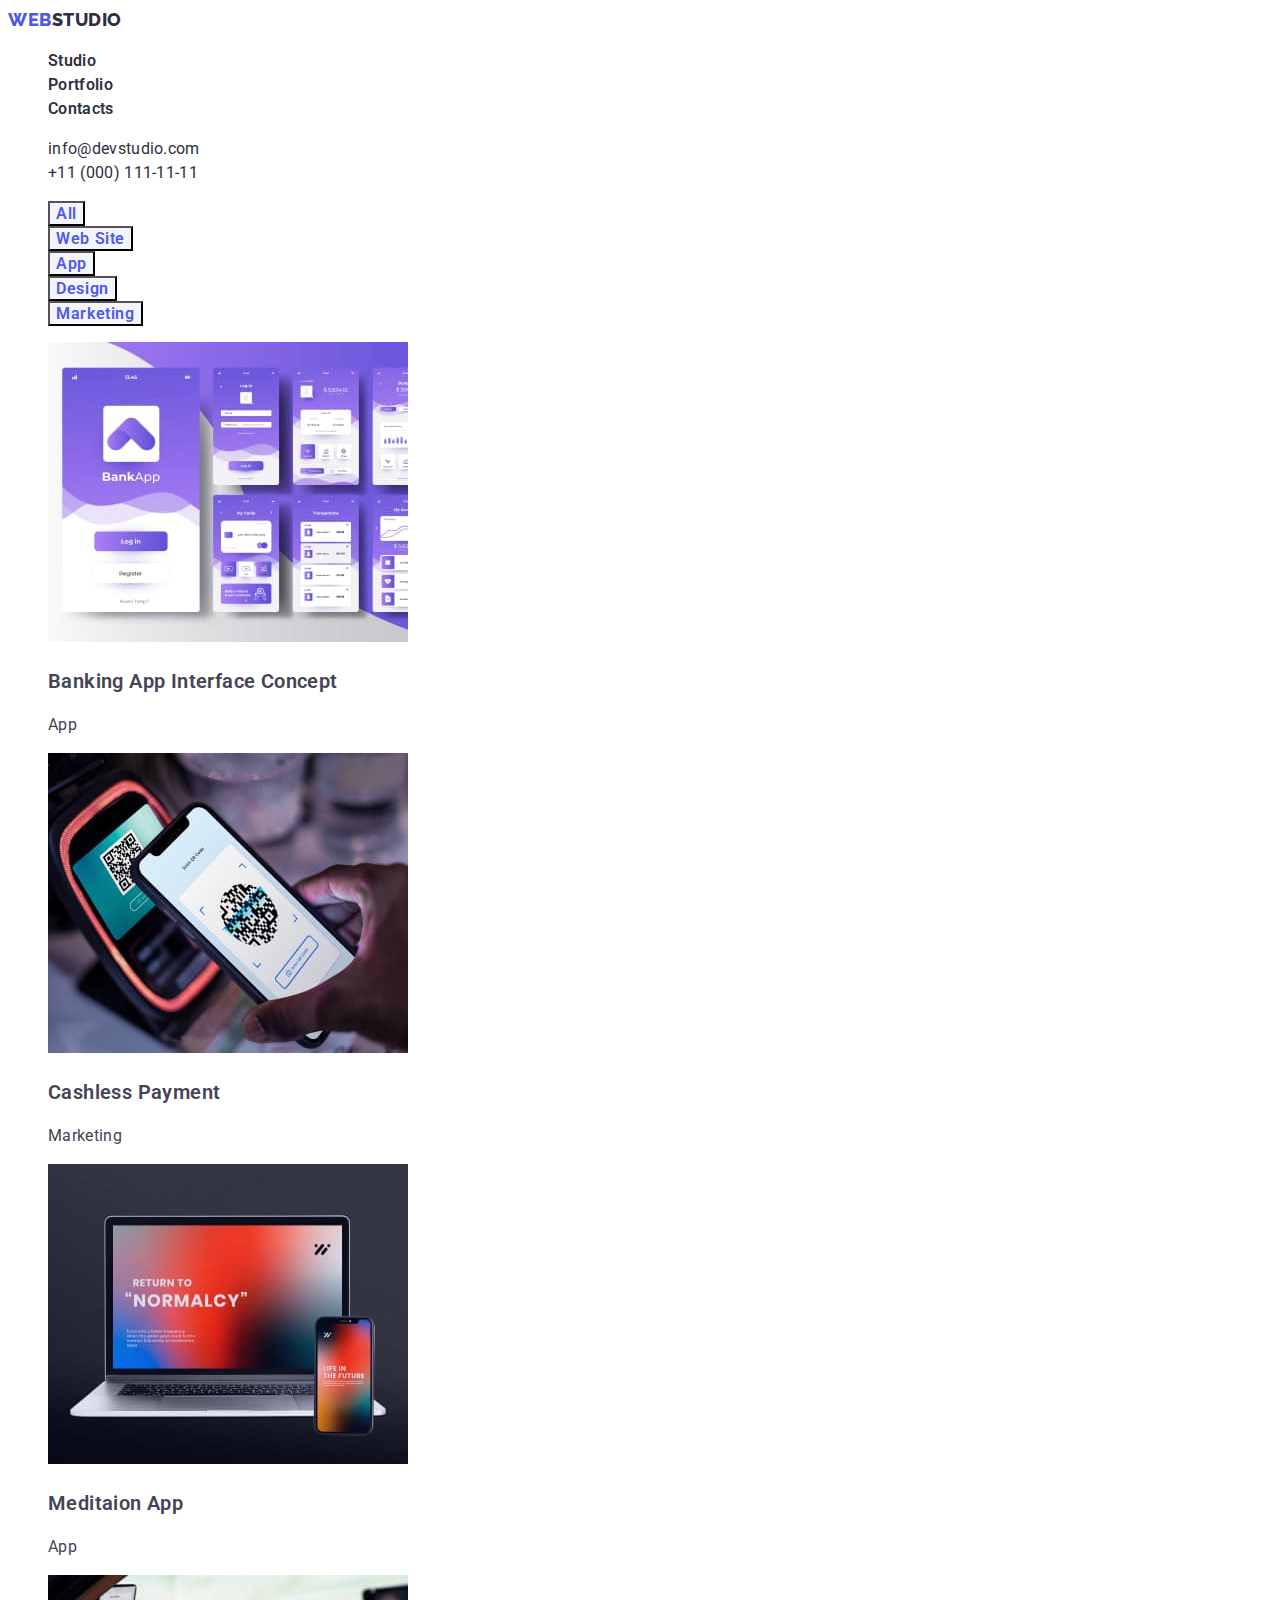
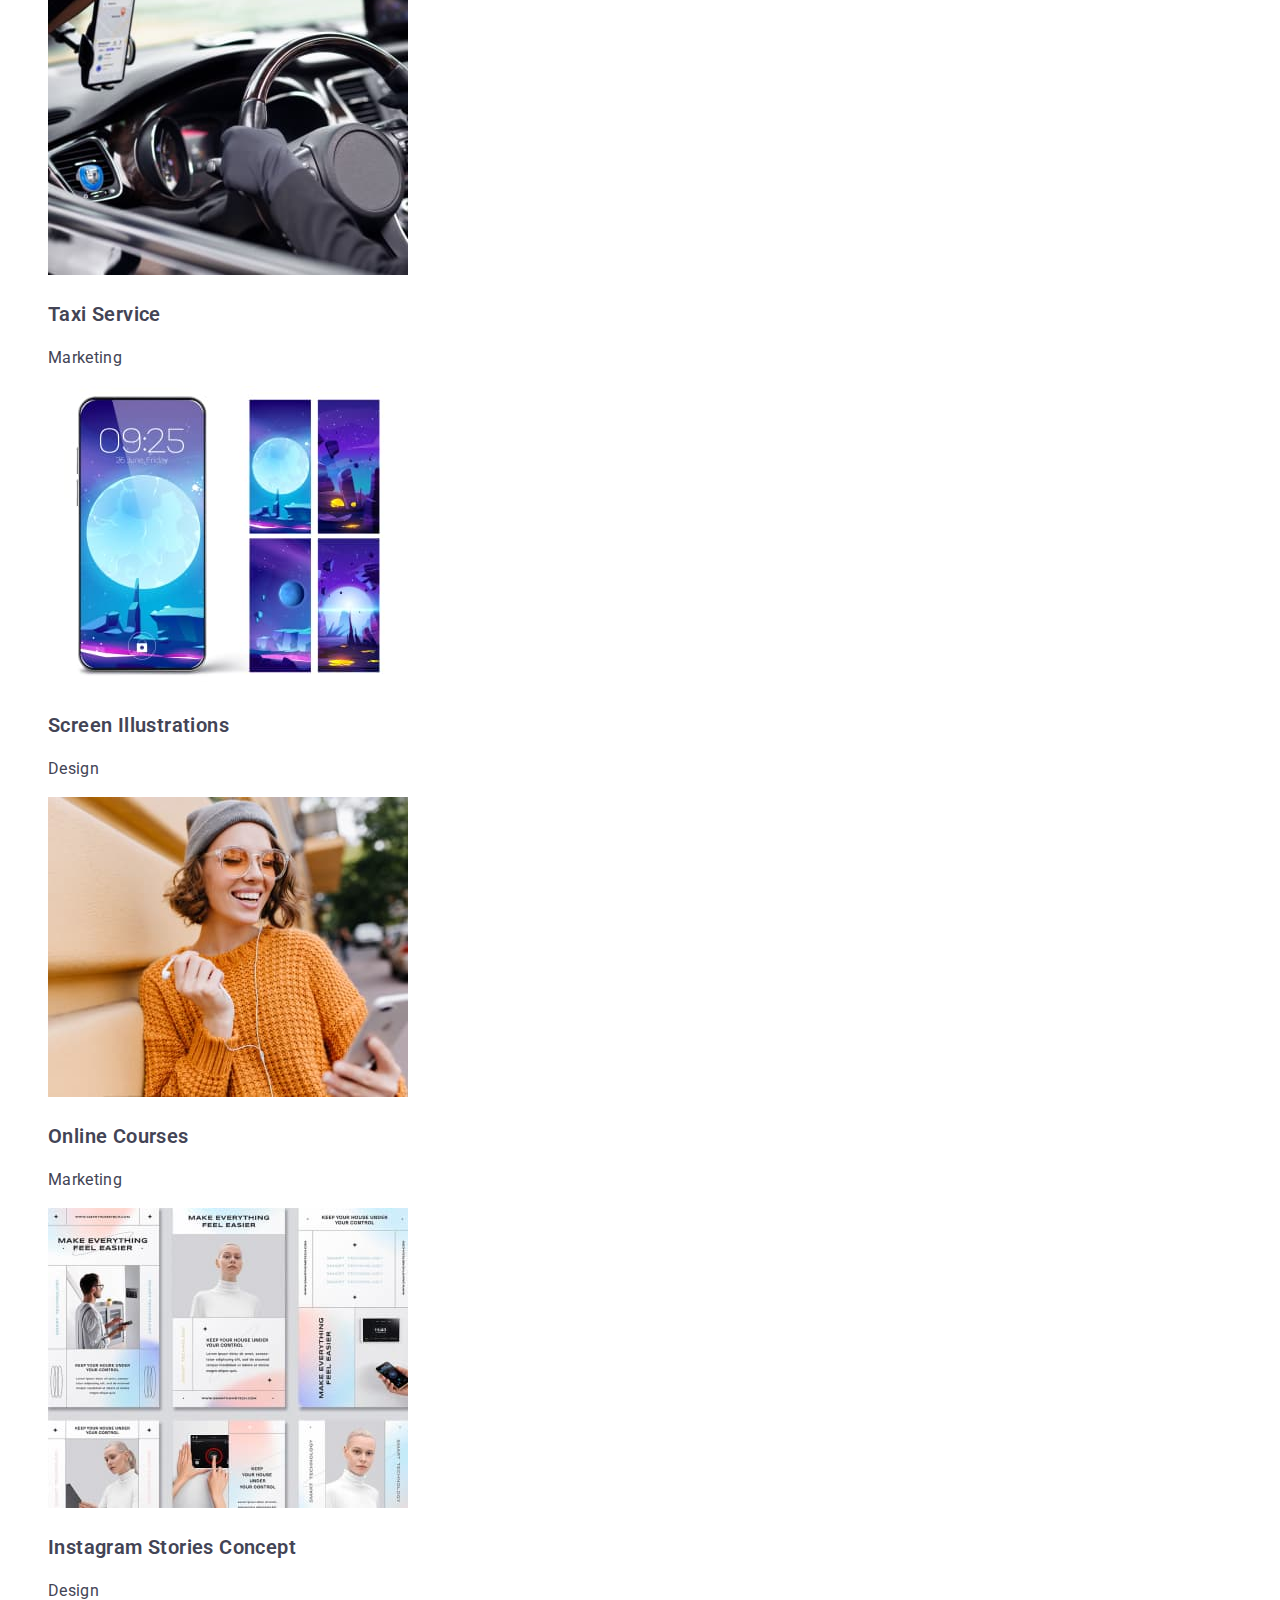
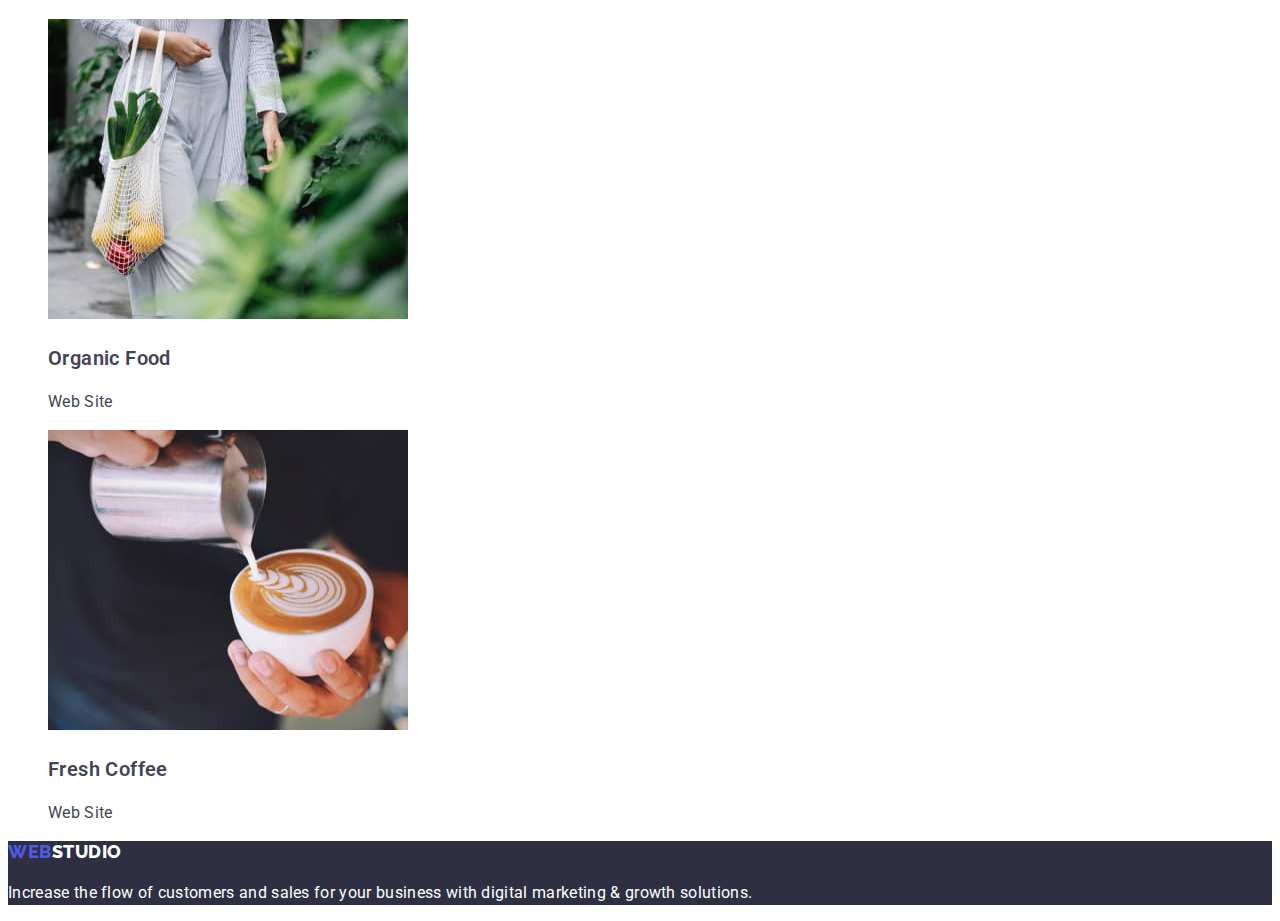
==== portfolio.html @ 724345b9 "summary" ====
<!DOCTYPE html>
<html lang="en">
<head>
    <meta charset="UTF-8">
    <meta http-equiv="X-UA-Compatible" content="IE=edge">
    <meta name="viewport" content="width=device-width, initial-scale=1.0">
    <title>Document</title>
    <link rel="preconnect" href="https://fonts.googleapis.com">
    <link rel="preconnect" href="https://fonts.gstatic.com" crossorigin>
    <link href="https://fonts.googleapis.com/css2?family=Montserrat:wght@500;600&family=Raleway:wght@700&family=Roboto:wght@400;500;700;900&display=swap" rel="stylesheet">
    <link rel="stylesheet" href="./css/styles.css"/>

</head>
<body>
<!--Шапка сайту-->
    <header>
        <nav>
            <a class="link" href="index.html">
                <span class="logo-accent">Web</span><span class="logo">Studio</span>
            </a>
            <ul class="site-nav list">
                <li><a href="./index.html" class="link">Studio</a></li>
                <li><a href="" class="link">Portfolio</a></li>
                <li><a href="" class="link">Contacts</a></li>
            </ul>
        </nav>
            <ul class="auth-nav list">
                <li><a href="" class="link">info@devstudio.com</a></li>
                <li><a href="tel:+110001111111" class="link">+11 (000) 111-11-11</a></li>
            </ul>
    </header>
    <main>
        <!--Список фільтрів-->
    <section>
        <h2 class="visually-hidden">list of filters</h2>
        <ul>
            <li><button class="button" type="button">All</button></li>
            <li><button class="button" type="button">Web Site</button></li>
            <li><button class="button" type="button">App</button></li>
            <li><button class="button" type="button">Design</button></li>
            <li><button class="button" type="button">Marketing</button></li>
        </ul>
    </section>
        <!--Наші роботи-->
    <section>
        <h2 class="visually-hidden">our works</h2>
            <ul>
                <li>
                    <img src="./img/portfolio1.jpg" alt="screenshots from the application" width="360">
                    <h3 class="third-heading">Banking App Interface Concept</h3>
                    <p>App</p>
                </li>
                <li>
                    <img src="./img/portfolio2v2.jpg" alt="description of the application" width="360">  
                    <h3 class="third-heading">Cashless Payment</h3>
                    <p>Marketing</p>  
                </li>
                <li>
                    <img src="./img/portfolio3.jpg" alt="computer and phone" width="360">
                    <h3 class="third-heading">Meditaion App</h3>
                    <p>App</p>
                </li>
                <li>
                    <img src="./img/portfolio4.jpg" alt="car steering wheel" width="360">
                    <h3 class="third-heading">Taxi Service</h3>
                    <p>Marketing</p>
                </li>
                <li>
                    <img src="./img/portfolio5.jpg" alt="phone wallpaper" width="360">
                    <h3 class="third-heading">Screen Illustrations</h3>
                    <p>Design</p>
                </li>
                <li>
                    <img src="./img/portfolio6.jpg" alt="girl with a phone" width="360">
                    <h3 class="third-heading">Online Courses</h3>
                    <p>Marketing</p>
                </li>
                <li>
                    <img src="./img/portfolio7.jpg" alt="screenshots from Instagram" width="360">
                    <h3 class="third-heading">Instagram Stories Concept</h3>
                    <p>Design</p>
                </li>
                <li>
                    <img src="./img/portfolio8.jpg" alt="a woman with a bag of vegetables" width="360">
                    <h3 class="third-heading">Organic Food</h3>
                    <p>Web Site</p>
                </li>
                <li>
                    <img src="./img/portfolio9.jpg" alt="cup of coffee" width="360">
                    <h3 class="third-heading">Fresh Coffee</h3>
                    <p>Web Site</p>
                </li>
            </ul>
    </section>
        
    </main>
    <!--Футер-->
    <footer class="futer">
        <a class="link" href="index.html">
            <span class="logo-futer-accent">Web</span><span class="logo-futer">Studio</span>
        </a>
        <p class="futer-text">Increase the flow of customers and sales for your business with digital marketing & growth solutions.</p>
    </footer>

</body>
</html>
---- css/styles.css ----
/* основний колір тексту #434455 */
/* додатковий колір шрифту #2E2F42  */
/* акцентний колір #4D5AE5 */
/* білий #FFFFFF */
/* backgraund #E5E5E5 */

:root {
    --primery-text-color: #434455;
    --title-text-color: #2E2F42;
    --accent-color: #4D5AE5;
    --primery-white-color: #FFFFFF;
}

body {
    background-color: var(--primery-white-color);
    color: var(--primery-text-color);
    font-family: 'Roboto', 'Raleway', 'Montserrat', sans-serif;
    font-weight: 400;
    font-size: 16px;
    line-height: 1.5;
    letter-spacing: 0.02em;
}

.logo-accent {
    color: var(--accent-color);
    font-family: 'Raleway', sans-serif;
    font-weight: 800;
    font-size: 18px;
    line-height: 1.33;
    text-transform: uppercase;
    letter-spacing: 0.03em;
}

.logo {
    color: var(--title-text-color);
    font-family: 'Raleway', sans-serif;
    font-weight: 800;
    font-size: 18px;    
    line-height: 1.33;
    text-transform: uppercase;
    letter-spacing: 0.03em;
}

.visually-hidden {
    position: absolute;
    white-space: nowrap;
    width: 1px;
    height: 1px;
    overflow: hidden;
    border: 0;
    padding: 0;
    clip: rect(0 0 0 0);
    clip-path: inset(50%);
    margin: -1px;
} 

ul {
    list-style: none;
}

.link {
    color: var(--title-text-color);
}

/* site-nav */

.list, .link {
    text-decoration: none;
    }

.site-nav {
font-weight: 600;
}

.site-nav .link:hover, .site-nav .linkfocus {
    color: var(--primery-text-color);
}

.auth-nav .link:hover, .auth-nav .link:focus {
    color: var(--accent-color);
}

.hero {
    background-color: var(--title-text-color);
}

/* Button */

.button {
background: #F4F4FD;
font-family: 'Roboto';
font-style: normal;
font-weight: 600;
font-size: 16px;
line-height: 1.19;
display: flex;
align-items: center;
letter-spacing: 0.04em;
color: var(--accent-color);
}

.button:hover, button:focus {
    cursor: pointer;
    color: var(--primery-white-color);
    background: var(--accent-color);
    
}

.button-hero {
    color: var(--primery-white-color);
    background-color: var(--accent-color);
}

.button-hero:hover, .button-hero:focus {
    cursor: pointer;
}

/* text body */

.heading {
    font-weight: 600;
    font-size: 56px;
    line-height: 1.07;
    color: var(--primery-white-color);
}
.second-heading {
    font-weight: 600;
    font-size: 36px;
    line-height: 1.1;
    letter-spacing: 0.02em;
}

.third-heading {
    font-weight: 600;
    font-size: 20px;
    line-height: 1.2;  
    letter-spacing: 0.02em;

}

.team {
    background-color: #F4F4FD;
}

.team-card {
background-color: var(--primery-white-color);
    
}

/* futer */

.logo-futer {
    color: var(--primery-white-color);
    font-family: 'Raleway', sans-serif;
    font-weight: 800;
    font-size: 18px;    
    line-height: 1.17;
    text-transform: uppercase;
    letter-spacing: 0.03em;
}
.logo-futer-accent {
    color: var(--accent-color);
    font-family: 'Raleway', sans-serif;
    font-weight: 800;
    font-size: 18px;    
    line-height: 1.17;
    text-transform: uppercase;
    letter-spacing: 0.03em;
}

.futer {
    background-color: var(--title-text-color);
}

.futer-text {
    color: var(--primery-white-color);
}
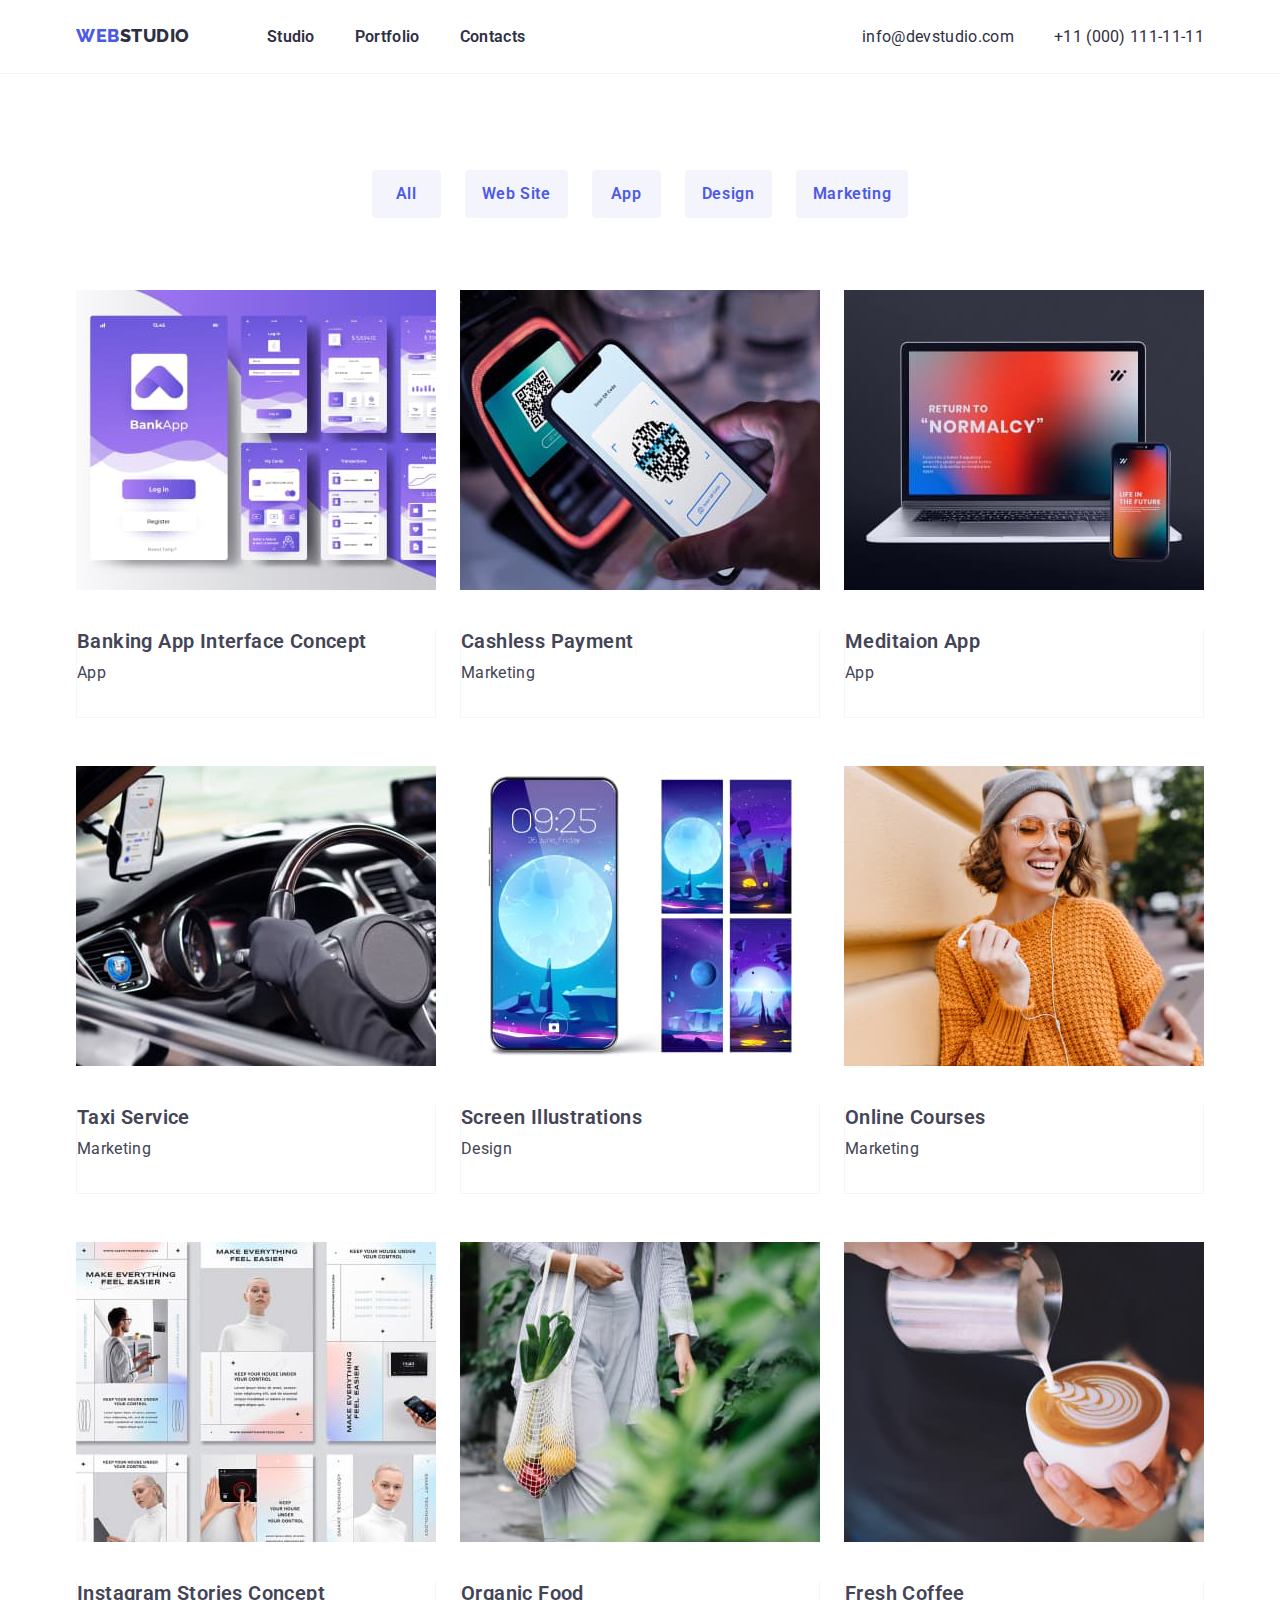
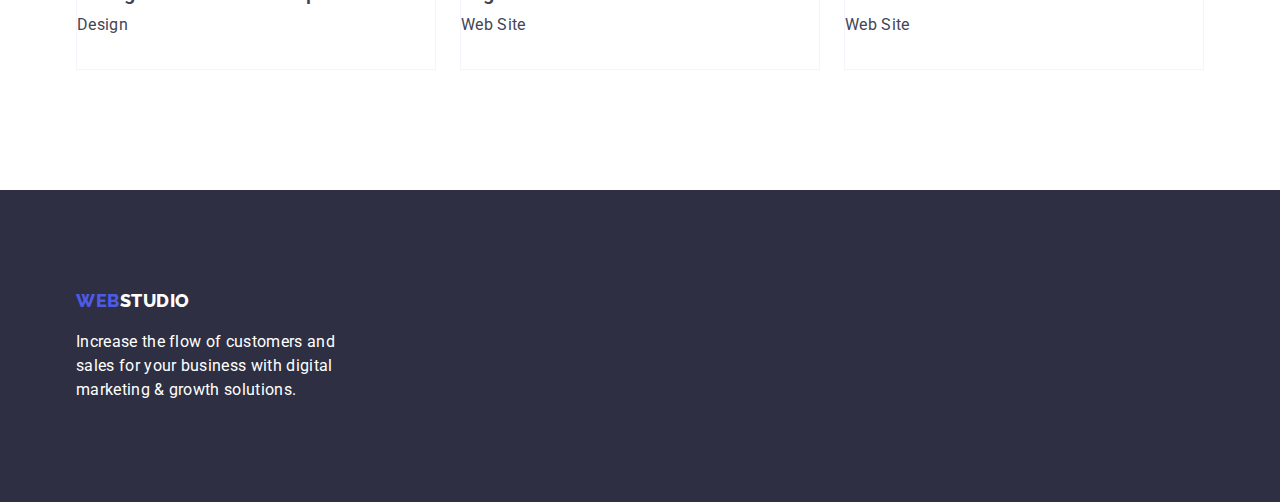
==== commit b803b7d1: "Summary" ====
--- a/portfolio.html
+++ b/portfolio.html
@@ -8,98 +8,126 @@
     <link rel="preconnect" href="https://fonts.googleapis.com">
     <link rel="preconnect" href="https://fonts.gstatic.com" crossorigin>
     <link href="https://fonts.googleapis.com/css2?family=Montserrat:wght@500;600&family=Raleway:wght@700&family=Roboto:wght@400;500;700;900&display=swap" rel="stylesheet">
+    <link rel="stylesheet" href="https://cdn.jsdelivr.net/npm/modern-normalize@1.1.0/modern-normalize.min.css">
     <link rel="stylesheet" href="./css/styles.css"/>
 
 </head>
 <body>
 <!--Шапка сайту-->
-    <header>
-        <nav>
+    <header class="header-border">
+        <div class="conteiner">
+        <nav class="maine-nav">
             <a class="link" href="index.html">
                 <span class="logo-accent">Web</span><span class="logo">Studio</span>
             </a>
             <ul class="site-nav list">
-                <li><a href="./index.html" class="link">Studio</a></li>
-                <li><a href="" class="link">Portfolio</a></li>
-                <li><a href="" class="link">Contacts</a></li>
+                <li class="item"><a href="./index.html" class="link">Studio</a></li>
+                <li class="item"><a href="" class="link">Portfolio</a></li>
+                <li class="item"><a href="" class="link">Contacts</a></li>
+            </ul>
+        
+            <ul class="auth-nav list">
+                <li class="item"><a href="" class="link">info@devstudio.com</a></li>
+                <li class="item"><a href="tel:+110001111111" class="link">+11 (000) 111-11-11</a></li>
             </ul>
         </nav>
-            <ul class="auth-nav list">
-                <li><a href="" class="link">info@devstudio.com</a></li>
-                <li><a href="tel:+110001111111" class="link">+11 (000) 111-11-11</a></li>
-            </ul>
+        </div>
     </header>
     <main>
         <!--Список фільтрів-->
-    <section>
+    <section class="filter-section section">
+        <div class="conteiner">
         <h2 class="visually-hidden">list of filters</h2>
-        <ul>
-            <li><button class="button" type="button">All</button></li>
-            <li><button class="button" type="button">Web Site</button></li>
-            <li><button class="button" type="button">App</button></li>
-            <li><button class="button" type="button">Design</button></li>
-            <li><button class="button" type="button">Marketing</button></li>
+        <ul class="list-filter list">
+            <li class="btn-filter"><button class="button" type="button">All</button></li>
+            <li class="btn-filter"><button class="button" type="button">Web Site</button></li>
+            <li class="btn-filter"><button class="button" type="button">App</button></li>
+            <li class="btn-filter"><button class="button" type="button">Design</button></li>
+            <li class="btn-filter"><button class="button" type="button">Marketing</button></li>
         </ul>
+    </div>
     </section>
         <!--Наші роботи-->
-    <section>
+    <section class="ourworks-section section">
+        <div class="conteiner">
         <h2 class="visually-hidden">our works</h2>
-            <ul>
-                <li>
-                    <img src="./img/portfolio1.jpg" alt="screenshots from the application" width="360">
-                    <h3 class="third-heading">Banking App Interface Concept</h3>
-                    <p>App</p>
+            <ul class="ourworks-list list">
+                <li class="item">
+                    <img class="img-ourworks" src="./img/portfolio1.jpg" alt="screenshots from the application" width="360">
+                    <div class="border-card">
+                        <h3 class="third-heading">Banking App Interface Concept</h3>
+                        <p class="card-text">App</p>
+                    </div>
                 </li>
-                <li>
-                    <img src="./img/portfolio2v2.jpg" alt="description of the application" width="360">  
+                <li class="item">
+                    <img class="img-ourworks" src="./img/portfolio2v2.jpg" alt="description of the application" width="360">  
+                    <div class="border-card">
                     <h3 class="third-heading">Cashless Payment</h3>
-                    <p>Marketing</p>  
+                    <p class="card-text">Marketing</p> 
+                </div> 
                 </li>
-                <li>
-                    <img src="./img/portfolio3.jpg" alt="computer and phone" width="360">
+                <li class="item">
+                    <img class="img-ourworks" src="./img/portfolio3.jpg" alt="computer and phone" width="360">
+                    <div class="border-card">
                     <h3 class="third-heading">Meditaion App</h3>
-                    <p>App</p>
+                    <p class="card-text">App</p>
+                </div>
                 </li>
-                <li>
-                    <img src="./img/portfolio4.jpg" alt="car steering wheel" width="360">
+                <li class="item">
+                    <img class="img-ourworks" src="./img/portfolio4.jpg" alt="car steering wheel" width="360">
+                    <div class="border-card">
                     <h3 class="third-heading">Taxi Service</h3>
-                    <p>Marketing</p>
+                    <p class="card-text">Marketing</p>
+                </div>
                 </li>
-                <li>
-                    <img src="./img/portfolio5.jpg" alt="phone wallpaper" width="360">
+                <li class="item">
+                    <img class="img-ourworks" src="./img/portfolio5.jpg" alt="phone wallpaper" width="360">
+                    <div class="border-card">
                     <h3 class="third-heading">Screen Illustrations</h3>
-                    <p>Design</p>
+                    <p class="card-text">Design</p>
+                </div>
                 </li>
-                <li>
-                    <img src="./img/portfolio6.jpg" alt="girl with a phone" width="360">
+                <li class="item">
+                    <img class="img-ourworks" src="./img/portfolio6.jpg" alt="girl with a phone" width="360">
+                    <div class="border-card">
                     <h3 class="third-heading">Online Courses</h3>
-                    <p>Marketing</p>
+                    <p class="card-text">Marketing</p>
+                </div>
                 </li>
-                <li>
-                    <img src="./img/portfolio7.jpg" alt="screenshots from Instagram" width="360">
+                <li class="item">
+                    <img class="img-ourworks" src="./img/portfolio7.jpg" alt="screenshots from Instagram" width="360">
+                    <div class="border-card">
                     <h3 class="third-heading">Instagram Stories Concept</h3>
-                    <p>Design</p>
+                    <p class="card-text">Design</p>
+                </div>
                 </li>
-                <li>
-                    <img src="./img/portfolio8.jpg" alt="a woman with a bag of vegetables" width="360">
+                <li class="item">
+                    <img class="img-ourworks" src="./img/portfolio8.jpg" alt="a woman with a bag of vegetables" width="360">
+                    <div class="border-card">
                     <h3 class="third-heading">Organic Food</h3>
-                    <p>Web Site</p>
+                    <p class="card-text">Web Site</p>
+                </div>
                 </li>
-                <li>
-                    <img src="./img/portfolio9.jpg" alt="cup of coffee" width="360">
+                <li class="item">
+                    <img class="img-ourworks" src="./img/portfolio9.jpg" alt="cup of coffee" width="360">
+                    <div class="border-card">
                     <h3 class="third-heading">Fresh Coffee</h3>
-                    <p>Web Site</p>
+                    <p class="card-text">Web Site</p>
+                </div>
                 </li>
             </ul>
+        </div>
     </section>
         
     </main>
     <!--Футер-->
     <footer class="futer">
-        <a class="link" href="index.html">
-            <span class="logo-futer-accent">Web</span><span class="logo-futer">Studio</span>
-        </a>
-        <p class="futer-text">Increase the flow of customers and sales for your business with digital marketing & growth solutions.</p>
+        <div class="conteiner">
+            <a class="link" href="index.html">
+                <span class="logo-futer-accent">Web</span><span class="logo-futer">Studio</span>
+            </a>
+            <p class="futer-text">Increase the flow of customers and sales for your business with digital marketing & growth solutions.</p>
+        </div>
     </footer>
 
 </body>
--- a/css/styles.css
+++ b/css/styles.css
@@ -1,9 +1,12 @@
-
-/* основний колір тексту #434455 */
-/* додатковий колір шрифту #2E2F42  */
-/* акцентний колір #4D5AE5 */
-/* білий #FFFFFF */
-/* backgraund #E5E5E5 */
+*,
+*::before,
+*::after {
+    box-sizing: border-box;
+}
+
+.item, .team-card {
+    display: block;
+}
 
 :root {
     --primery-text-color: #434455;
@@ -22,6 +25,28 @@
     letter-spacing: 0.02em;
 }
 
+h1,
+h2,
+h3,
+h4,
+h5,
+h6,
+p {
+    margin: 0;
+}
+
+.section {
+    padding: 120px 0px;
+}
+
+.conteiner {
+    width: 1158px;
+    margin: auto;
+    padding-right: 15px;
+    padding-left: 15px;
+}
+
+
 .logo-accent {
     color: var(--accent-color);
     font-family: 'Raleway', sans-serif;
@@ -41,6 +66,128 @@
     text-transform: uppercase;
     letter-spacing: 0.03em;
 }
+
+.list {
+    list-style: none;
+    margin: 0px;
+    padding: 0px;
+}
+
+.link {
+    color: var(--title-text-color);
+    }
+
+.list, .link {
+    text-decoration: none;
+}
+
+/* site-nav */
+.header-border {
+    border-bottom: 0.5px solid #F4F4FD;
+}
+
+.maine-nav {
+    display: flex;
+    align-items: center;
+}
+
+.site-nav {
+    display: flex;
+    font-weight: 600;
+    margin-left: 77px;
+}
+
+.site-nav, .link {
+    padding-top: 24px;
+    padding-bottom: 24px;
+}
+
+.site-nav .item + .item {
+    margin-left: 40px;
+}
+
+.auth-nav {
+    display: flex;
+    margin-left: auto;
+}
+
+.auth-nav .item + .item {
+    margin-left: 40px;
+}
+
+.site-nav .link:hover,
+.site-nav .link:focus {
+    color: var(--primery-text-color);
+}
+
+.auth-nav .link:hover,
+.auth-nav .link:focus {
+    color: var(--accent-color);
+}
+
+/* Hero */
+
+.hero-section {
+    padding-top: 192px;
+    padding-bottom: 192px;
+
+    background-color: var(--title-text-color);
+    text-align: center;
+}
+
+/* Button */
+
+.button {
+    display: inline-block;
+    background: #F4F4FD;
+    text-align: center;
+    font-family: 'Roboto';
+    font-style: normal;
+    font-weight: 600;
+    font-size: 16px;
+    line-height: 1.19;
+    min-width: 69px;
+    height: 48px;
+    letter-spacing: 0.04em;
+    color: var(--accent-color);
+    border-radius: 4px;
+    padding: 8px 16px;
+    border: 1px solid transparent;
+}
+
+
+.button:hover, button:focus {
+    cursor: pointer;
+    color: var(--primery-white-color);
+    background: var(--accent-color);
+    
+}
+
+.button-hero {
+    display: inline-block;
+    color: var(--primery-white-color);
+    background-color: var(--accent-color);
+    text-align: center;
+    font-family: 'Roboto';
+    font-style: normal;
+    font-weight: 600;
+    font-size: 16px;
+    line-height: 1.19;
+    letter-spacing: 0.04em;
+    min-width: 170px;
+    height: 51px;
+    border-radius: 4px;
+    border: 1px solid transparent;
+    padding: 16px 32px;
+}
+
+.button-hero:hover, .button-hero:focus {
+    cursor: pointer;
+}
+
+/* text body */
+
+
 
 .visually-hidden {
     position: absolute;
@@ -55,80 +202,23 @@
     margin: -1px;
 } 
 
-ul {
-    list-style: none;
-}
-
-.link {
-    color: var(--title-text-color);
-}
-
-/* site-nav */
-
-.list, .link {
-    text-decoration: none;
-    }
-
-.site-nav {
-font-weight: 600;
-}
-
-.site-nav .link:hover, .site-nav .linkfocus {
-    color: var(--primery-text-color);
-}
-
-.auth-nav .link:hover, .auth-nav .link:focus {
-    color: var(--accent-color);
-}
-
-.hero {
-    background-color: var(--title-text-color);
-}
-
-/* Button */
-
-.button {
-background: #F4F4FD;
-font-family: 'Roboto';
-font-style: normal;
-font-weight: 600;
-font-size: 16px;
-line-height: 1.19;
-display: flex;
-align-items: center;
-letter-spacing: 0.04em;
-color: var(--accent-color);
-}
-
-.button:hover, button:focus {
-    cursor: pointer;
-    color: var(--primery-white-color);
-    background: var(--accent-color);
-    
-}
-
-.button-hero {
-    color: var(--primery-white-color);
-    background-color: var(--accent-color);
-}
-
-.button-hero:hover, .button-hero:focus {
-    cursor: pointer;
-}
-
-/* text body */
-
 .heading {
-    font-weight: 600;
+    font-weight: 600px;
     font-size: 56px;
     line-height: 1.07;
     color: var(--primery-white-color);
-}
+    margin: auto;
+    margin-bottom: 48px;
+    text-align: center;
+    width: 492px;
+    }
 .second-heading {
     font-weight: 600;
     font-size: 36px;
     line-height: 1.1;
     letter-spacing: 0.02em;
+    text-align: center;
+    padding-bottom: 72px;
 }
 
 .third-heading {
@@ -136,16 +226,118 @@
     font-size: 20px;
     line-height: 1.2;  
     letter-spacing: 0.02em;
-
-}
+    padding-bottom: 8px;
+}
+
+/* advantages */
+
+.work-section {
+    padding-top: 0px;
+}
+
+.list-adv {
+    display: flex;
+}
+
+.list-adv .item {
+    width: 264px;
+}
+
+.list-adv .item + .item {
+    margin-left: 24px;
+}
+
+
+/* Work-list */
+
+.work-list {
+    display: flex;
+}
+
+.work-list .item + .item {
+    margin-left: 24px;
+}
+
+.work-list .item {
+    width: 360px;
+}
+
+/* team */
+
+.list-team {
+    display: flex;
+    }
 
 .team {
     background-color: #F4F4FD;
 }
 
+.list-team .team-card + .team-card {
+    margin-left: 24px;
+}
+
+
 .team-card {
 background-color: var(--primery-white-color);
+    width: 264px;
+    text-align: center;
+}
+
+
+/* Portfolio */
+
+.filter-section {
+    padding-top: 96px;
+    padding-bottom: 72px;
+}
+
+
+.list-filter {
+    display: flex;
+    justify-content: center;
+}
+
+.list-filter .btn-filter + .btn-filter {
+    margin-left: 24px;
+}
+
+.ourworks-section {
+    padding-top: 0px;
+}
+
+.ourworks-list {
+    display: flex;
+    flex-wrap: wrap;
     
+}
+
+.ourworks-list .item {
+    width: 360px;
+    width: calc((100% - 48px) / 3);
+    margin-right: 24px;
+    margin-bottom: 48px;
+}
+
+.ourworks-list .item:nth-child(3n) {
+    margin-right: 0;
+}
+
+.ourworks-list .item:nth-last-child(-n + 3) {
+    margin-bottom: 0;
+}
+
+.border-card {
+    border-left: 0.5px solid #F4F4FD;
+    border-right: 0.5px solid #F4F4FD;
+    border-bottom: 0.5px solid #F4F4FD;
+}
+
+.card-text, .team-text {
+    padding-bottom: 32px;
+}
+
+.img-ourworks, .img-team {
+    padding-bottom: 32px;
 }
 
 /* futer */
@@ -169,10 +361,18 @@
     letter-spacing: 0.03em;
 }
 
+.futer .link {
+    display: inline-block;
+    padding-top: 100px;
+    padding-bottom: 16px;
+    }
+
 .futer {
     background-color: var(--title-text-color);
 }
 
 .futer-text {
     color: var(--primery-white-color);
+    width: 264px;
+    padding-bottom: 100px;
 }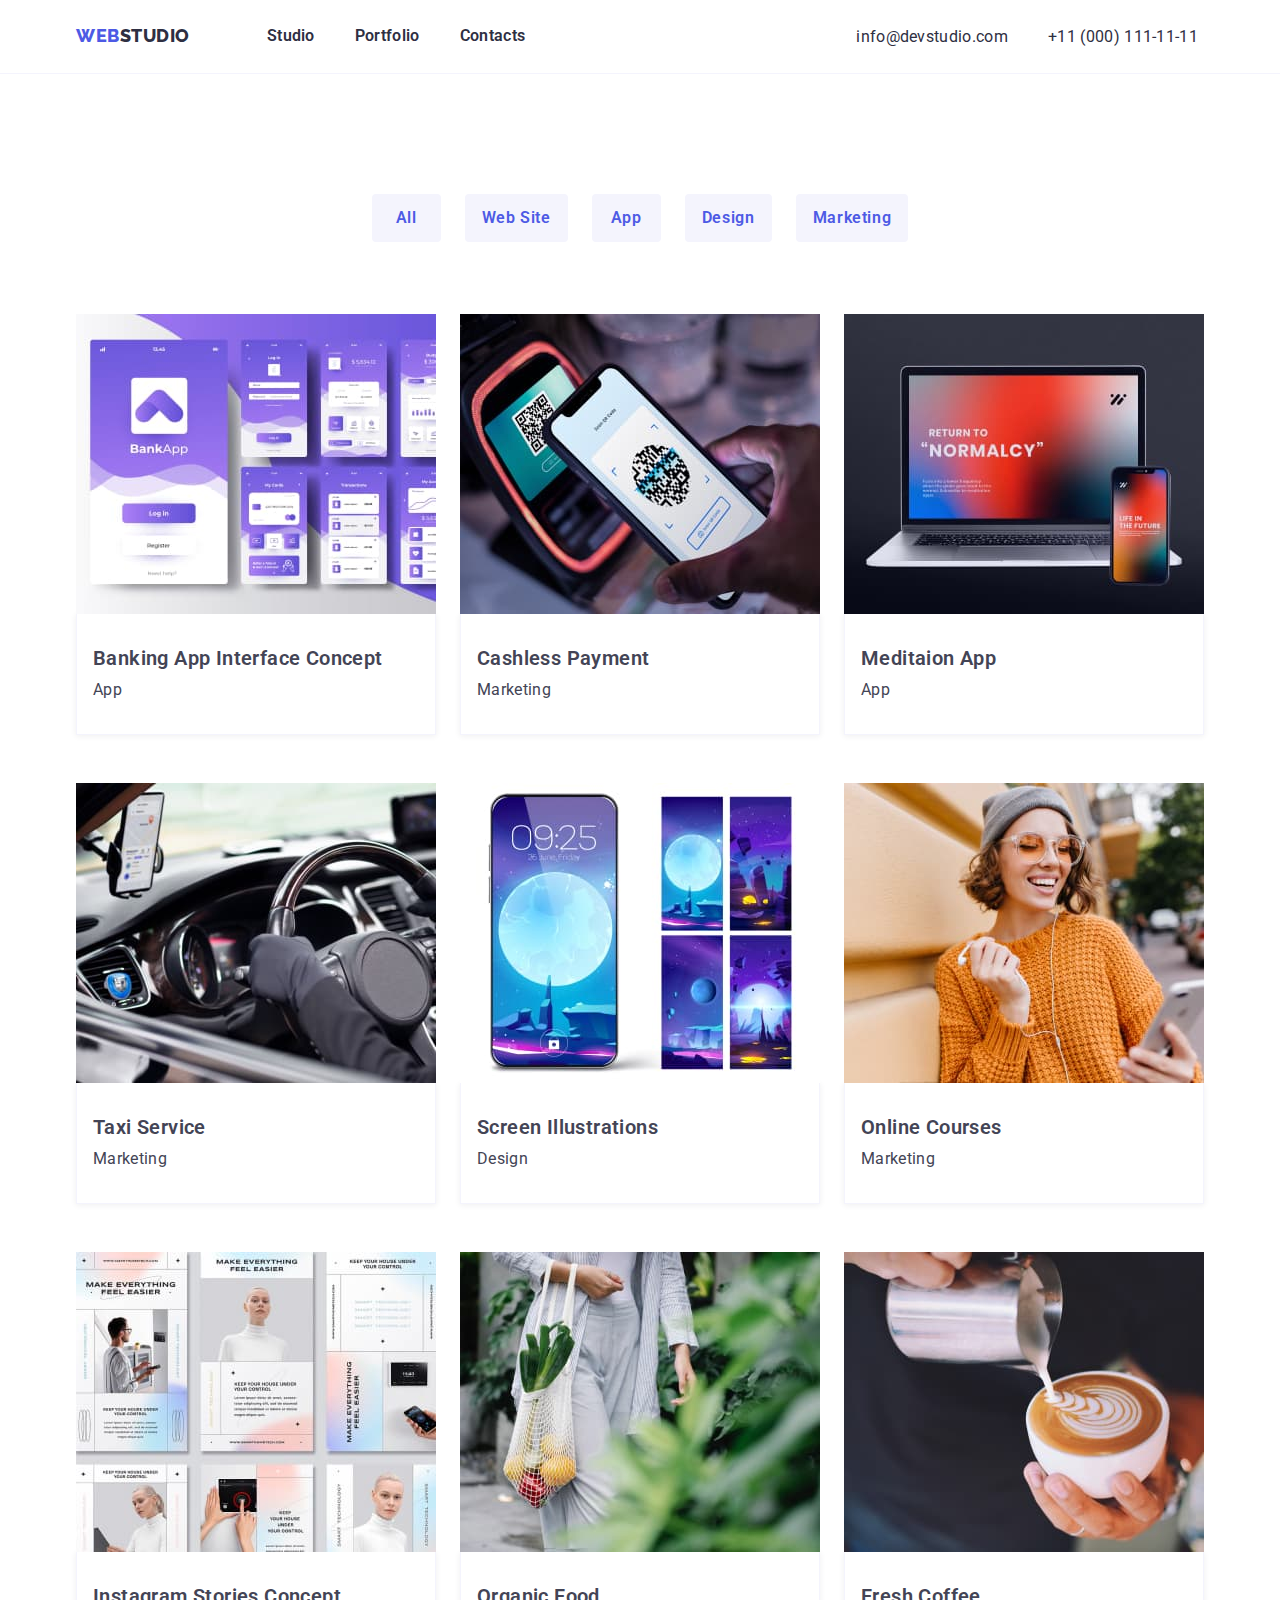
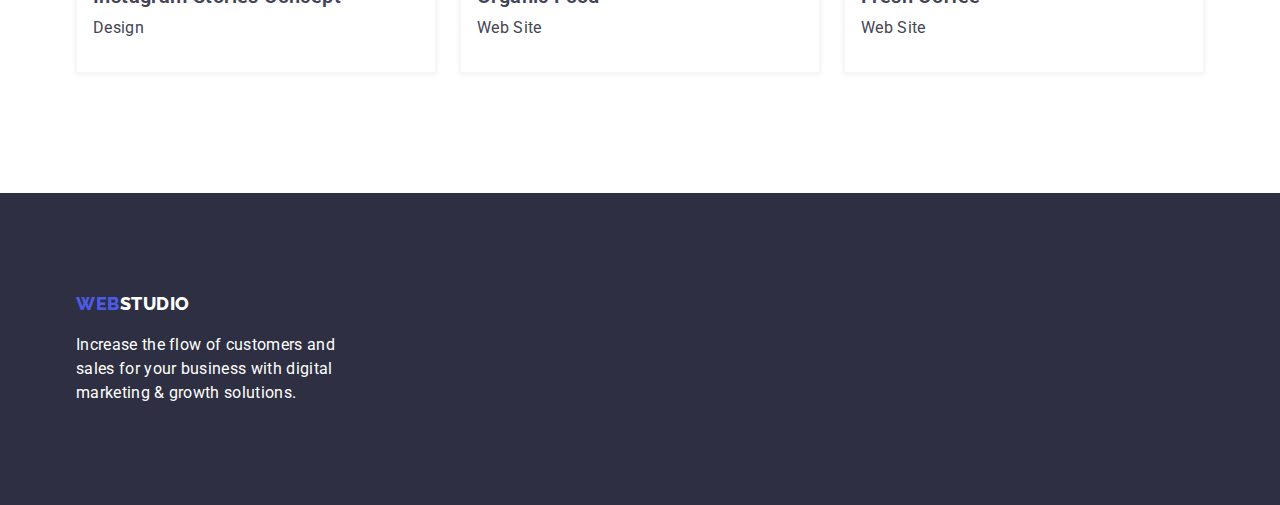
==== commit 57c161ba: "summary" ====
--- a/portfolio.html
+++ b/portfolio.html
@@ -15,7 +15,7 @@
 <body>
 <!--Шапка сайту-->
     <header class="header-border">
-        <div class="conteiner">
+        <div class="header-box conteiner">
         <nav class="maine-nav">
             <a class="link" href="index.html">
                 <span class="logo-accent">Web</span><span class="logo">Studio</span>
@@ -25,94 +25,91 @@
                 <li class="item"><a href="" class="link">Portfolio</a></li>
                 <li class="item"><a href="" class="link">Contacts</a></li>
             </ul>
-        
+        </nav>
             <ul class="auth-nav list">
                 <li class="item"><a href="" class="link">info@devstudio.com</a></li>
                 <li class="item"><a href="tel:+110001111111" class="link">+11 (000) 111-11-11</a></li>
             </ul>
-        </nav>
         </div>
     </header>
     <main>
         <!--Список фільтрів-->
-    <section class="filter-section section">
+    <section class="section">
+        <div class="btn-conteiner conteiner">
+            <h2 class="visually-hidden">list of filters</h2>
+            <ul class="list-filter list">
+                <li class="btn-filter"><button class="button" type="button">All</button></li>
+                <li class="btn-filter"><button class="button" type="button">Web Site</button></li>
+                <li class="btn-filter"><button class="button" type="button">App</button></li>
+                <li class="btn-filter"><button class="button" type="button">Design</button></li>
+                <li class="btn-filter"><button class="button" type="button">Marketing</button></li>
+            </ul>
+        </div>
+            <!--Наші роботи-->
         <div class="conteiner">
-        <h2 class="visually-hidden">list of filters</h2>
-        <ul class="list-filter list">
-            <li class="btn-filter"><button class="button" type="button">All</button></li>
-            <li class="btn-filter"><button class="button" type="button">Web Site</button></li>
-            <li class="btn-filter"><button class="button" type="button">App</button></li>
-            <li class="btn-filter"><button class="button" type="button">Design</button></li>
-            <li class="btn-filter"><button class="button" type="button">Marketing</button></li>
-        </ul>
-    </div>
-    </section>
-        <!--Наші роботи-->
-    <section class="ourworks-section section">
-        <div class="conteiner">
-        <h2 class="visually-hidden">our works</h2>
+            <h2 class="visually-hidden">our works</h2>
             <ul class="ourworks-list list">
                 <li class="item">
-                    <img class="img-ourworks" src="./img/portfolio1.jpg" alt="screenshots from the application" width="360">
+                    <img src="./img/portfolio1.jpg" alt="screenshots from the application" width="360">
                     <div class="border-card">
                         <h3 class="third-heading">Banking App Interface Concept</h3>
-                        <p class="card-text">App</p>
+                        <p>App</p>
                     </div>
                 </li>
                 <li class="item">
-                    <img class="img-ourworks" src="./img/portfolio2v2.jpg" alt="description of the application" width="360">  
+                    <img src="./img/portfolio2v2.jpg" alt="description of the application" width="360">  
                     <div class="border-card">
                     <h3 class="third-heading">Cashless Payment</h3>
-                    <p class="card-text">Marketing</p> 
+                    <p>Marketing</p> 
                 </div> 
                 </li>
                 <li class="item">
-                    <img class="img-ourworks" src="./img/portfolio3.jpg" alt="computer and phone" width="360">
+                    <img src="./img/portfolio3.jpg" alt="computer and phone" width="360">
                     <div class="border-card">
                     <h3 class="third-heading">Meditaion App</h3>
-                    <p class="card-text">App</p>
+                    <p>App</p>
                 </div>
                 </li>
                 <li class="item">
-                    <img class="img-ourworks" src="./img/portfolio4.jpg" alt="car steering wheel" width="360">
+                    <img src="./img/portfolio4.jpg" alt="car steering wheel" width="360">
                     <div class="border-card">
                     <h3 class="third-heading">Taxi Service</h3>
-                    <p class="card-text">Marketing</p>
+                    <p>Marketing</p>
                 </div>
                 </li>
                 <li class="item">
-                    <img class="img-ourworks" src="./img/portfolio5.jpg" alt="phone wallpaper" width="360">
+                    <img src="./img/portfolio5.jpg" alt="phone wallpaper" width="360">
                     <div class="border-card">
                     <h3 class="third-heading">Screen Illustrations</h3>
-                    <p class="card-text">Design</p>
+                    <p">Design</p>
                 </div>
                 </li>
                 <li class="item">
-                    <img class="img-ourworks" src="./img/portfolio6.jpg" alt="girl with a phone" width="360">
+                    <img src="./img/portfolio6.jpg" alt="girl with a phone" width="360">
                     <div class="border-card">
                     <h3 class="third-heading">Online Courses</h3>
-                    <p class="card-text">Marketing</p>
+                    <p>Marketing</p>
                 </div>
                 </li>
                 <li class="item">
-                    <img class="img-ourworks" src="./img/portfolio7.jpg" alt="screenshots from Instagram" width="360">
+                    <img src="./img/portfolio7.jpg" alt="screenshots from Instagram" width="360">
                     <div class="border-card">
                     <h3 class="third-heading">Instagram Stories Concept</h3>
-                    <p class="card-text">Design</p>
+                    <p>Design</p>
                 </div>
                 </li>
                 <li class="item">
-                    <img class="img-ourworks" src="./img/portfolio8.jpg" alt="a woman with a bag of vegetables" width="360">
+                    <img src="./img/portfolio8.jpg" alt="a woman with a bag of vegetables" width="360">
                     <div class="border-card">
                     <h3 class="third-heading">Organic Food</h3>
-                    <p class="card-text">Web Site</p>
+                    <p>Web Site</p>
                 </div>
                 </li>
                 <li class="item">
-                    <img class="img-ourworks" src="./img/portfolio9.jpg" alt="cup of coffee" width="360">
+                    <img src="./img/portfolio9.jpg" alt="cup of coffee" width="360">
                     <div class="border-card">
                     <h3 class="third-heading">Fresh Coffee</h3>
-                    <p class="card-text">Web Site</p>
+                    <p>Web Site</p>
                 </div>
                 </li>
             </ul>
--- a/css/styles.css
+++ b/css/styles.css
@@ -4,9 +4,7 @@
     box-sizing: border-box;
 }
 
-.item, .team-card {
-    display: block;
-}
+
 
 :root {
     --primery-text-color: #434455;
@@ -25,6 +23,10 @@
     letter-spacing: 0.02em;
 }
 
+img { 
+    display: block; max-width: 100%; height: auto;
+}
+
 h1,
 h2,
 h3,
@@ -41,7 +43,7 @@
 
 .conteiner {
     width: 1158px;
-    margin: auto;
+    margin: 0 auto;
     padding-right: 15px;
     padding-left: 15px;
 }
@@ -81,20 +83,30 @@
     text-decoration: none;
 }
 
-/* site-nav */
+/* header */
 .header-border {
     border-bottom: 0.5px solid #F4F4FD;
 }
 
 .maine-nav {
     display: flex;
+    justify-content: flex-start;
+}
+
+.site-nav {
+    display: flex;
+    margin-left: 77px;
+    font-weight: 600;
+}
+
+.auth-nav {
+    display: flex;
+    margin-left: 331px;
+}
+
+.header-box {
+    display: flex;
     align-items: center;
-}
-
-.site-nav {
-    display: flex;
-    font-weight: 600;
-    margin-left: 77px;
 }
 
 .site-nav, .link {
@@ -106,11 +118,6 @@
     margin-left: 40px;
 }
 
-.auth-nav {
-    display: flex;
-    margin-left: auto;
-}
-
 .auth-nav .item + .item {
     margin-left: 40px;
 }
@@ -118,6 +125,10 @@
 .site-nav .link:hover,
 .site-nav .link:focus {
     color: var(--primery-text-color);
+}
+
+.site-nav .link:active {
+    color: var(--accent-color)
 }
 
 .auth-nav .link:hover,
@@ -160,6 +171,7 @@
     cursor: pointer;
     color: var(--primery-white-color);
     background: var(--accent-color);
+    box-shadow: 0px 3px 1px rgba(0, 0, 0, 0.1), 0px 2px 1px rgba(0, 0, 0, 0.08), 0px 2px 2px rgba(0, 0, 0, 0.12);
     
 }
 
@@ -218,7 +230,7 @@
     line-height: 1.1;
     letter-spacing: 0.02em;
     text-align: center;
-    padding-bottom: 72px;
+    margin-bottom: 72px;
 }
 
 .third-heading {
@@ -226,7 +238,7 @@
     font-size: 20px;
     line-height: 1.2;  
     letter-spacing: 0.02em;
-    padding-bottom: 8px;
+    margin-bottom: 8px;
 }
 
 /* advantages */
@@ -278,18 +290,26 @@
 
 
 .team-card {
-background-color: var(--primery-white-color);
+    background-color: var(--primery-white-color);
     width: 264px;
     text-align: center;
 }
 
+.border-team {
+    border-radius: 0px 0px 4px 4px;
+    background: #FFFFFF;
+    padding-bottom: 32px;
+    padding-top: 32px;
+    box-shadow: 0px 1px 6px rgba(46, 47, 66, 0.08), 0px 1px 1px rgba(46, 47, 66, 0.16), 0px 2px 1px rgba(46, 47, 66, 0.08);
+}
+
 
 /* Portfolio */
 
-.filter-section {
+/* .filter-section {
     padding-top: 96px;
     padding-bottom: 72px;
-}
+} */
 
 
 .list-filter {
@@ -301,8 +321,15 @@
     margin-left: 24px;
 }
 
-.ourworks-section {
+/* .ourworks-section {
     padding-top: 0px;
+} */
+/* .btn-conteiner {
+    margin-bottom: 84px;
+} */
+
+.list-filter {
+    margin-bottom: 72px;
 }
 
 .ourworks-list {
@@ -330,14 +357,11 @@
     border-left: 0.5px solid #F4F4FD;
     border-right: 0.5px solid #F4F4FD;
     border-bottom: 0.5px solid #F4F4FD;
-}
-
-.card-text, .team-text {
     padding-bottom: 32px;
-}
-
-.img-ourworks, .img-team {
-    padding-bottom: 32px;
+    padding-top: 32px;
+    padding-left: 16px;
+    background: #FFFFFF;
+    box-shadow: 0px 1px 6px rgba(46, 47, 66, 0.08);
 }
 
 /* futer */
@@ -363,16 +387,19 @@
 
 .futer .link {
     display: inline-block;
-    padding-top: 100px;
-    padding-bottom: 16px;
+    padding-top: 0px;
+    padding-bottom: 0px;
     }
 
 .futer {
     background-color: var(--title-text-color);
+    padding-top: 100px;
+    padding-bottom: 100px;
 }
 
 .futer-text {
     color: var(--primery-white-color);
     width: 264px;
-    padding-bottom: 100px;
+    margin-top: 16px;
+    
 }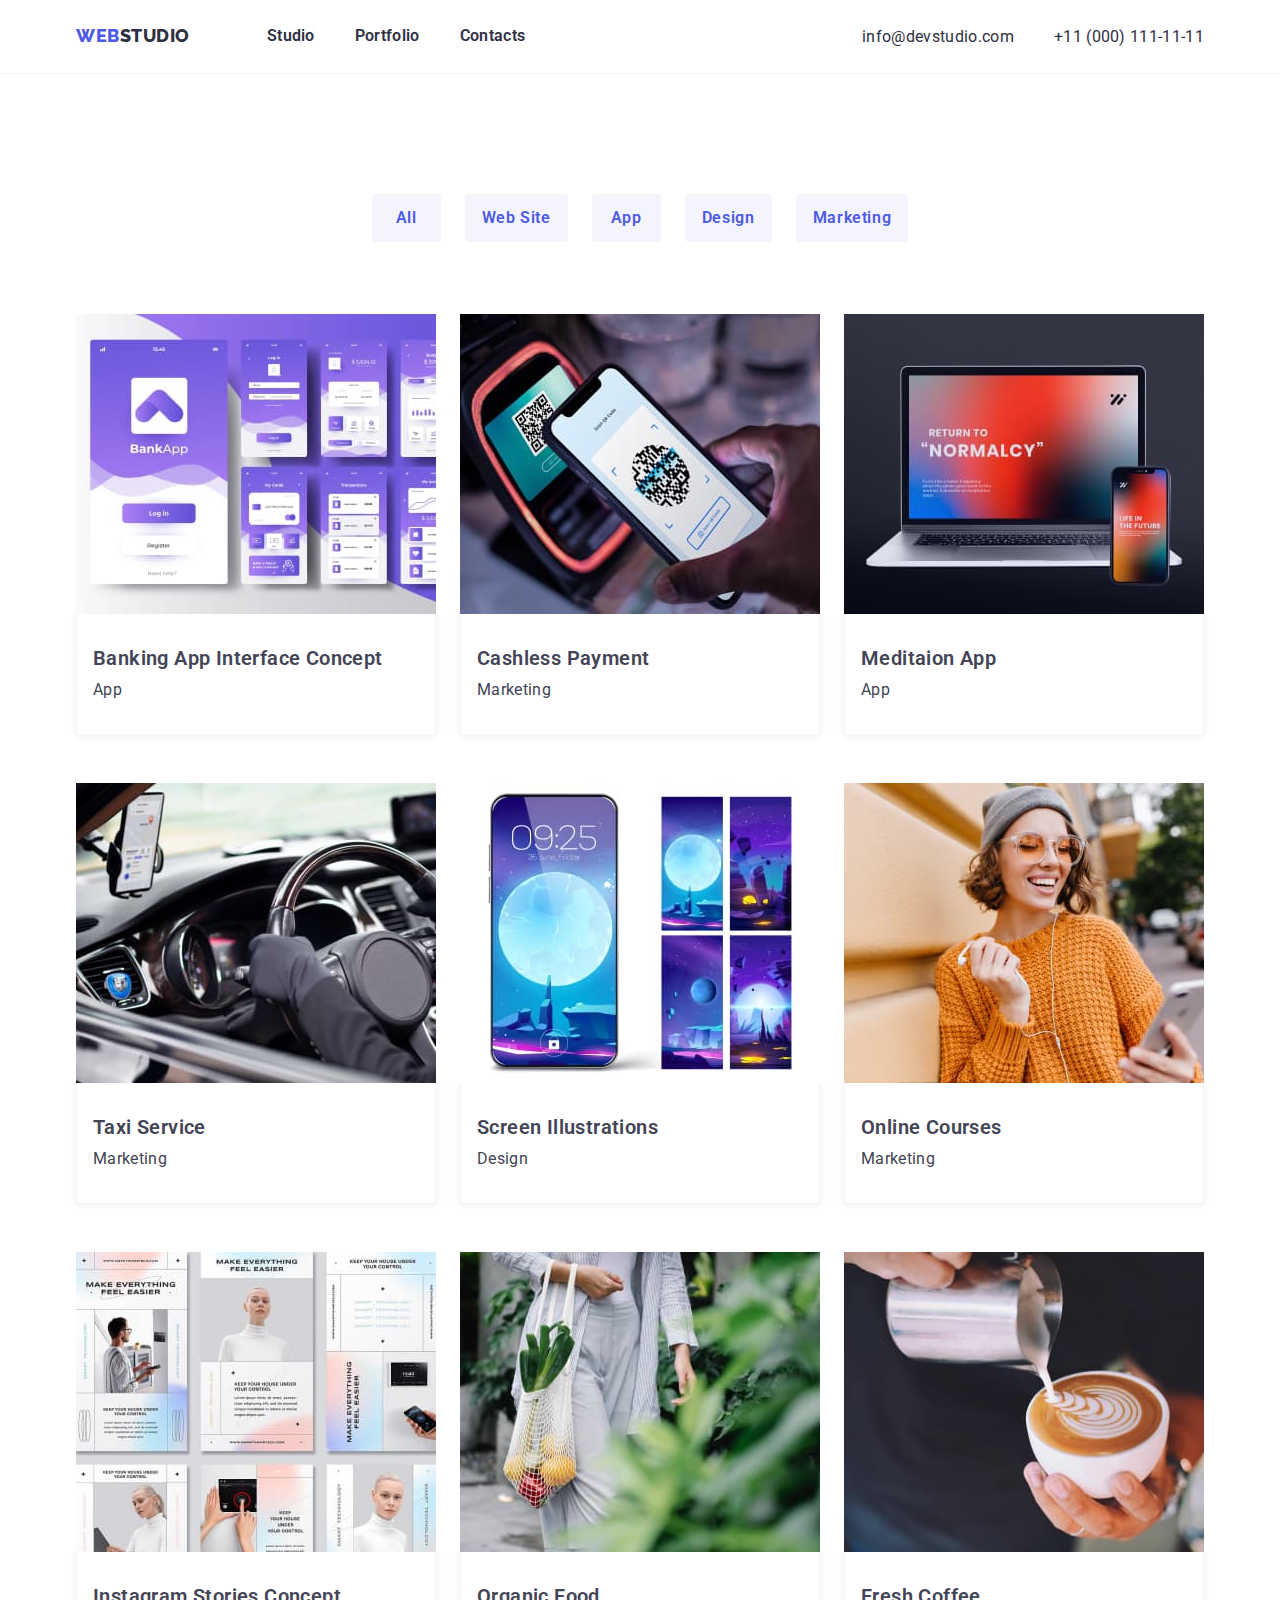
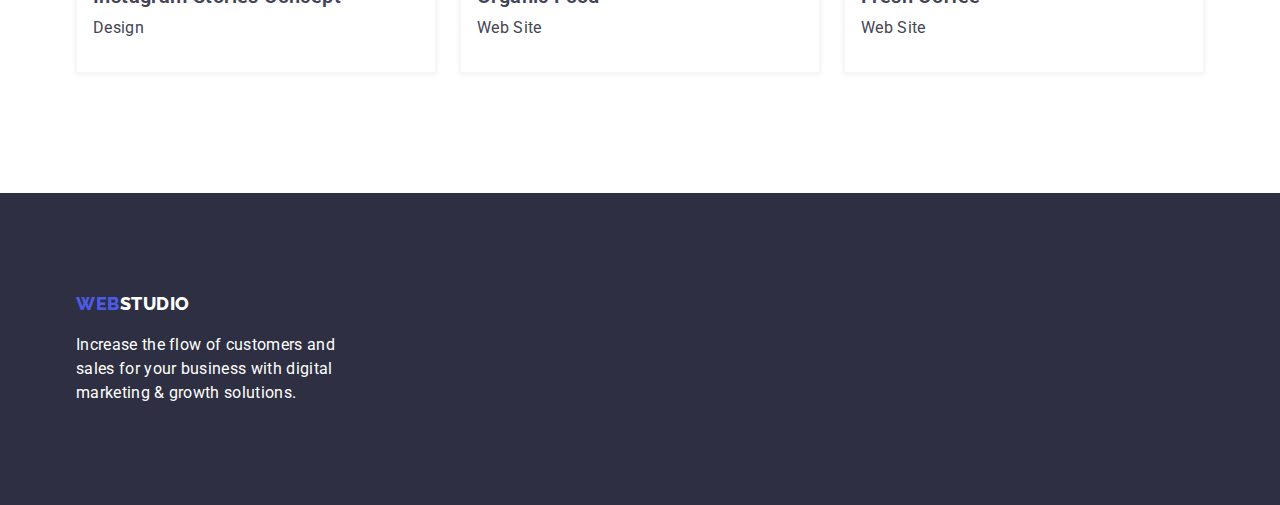
==== commit c834a70a: "Summary" ====
--- a/portfolio.html
+++ b/portfolio.html
@@ -35,7 +35,7 @@
     <main>
         <!--Список фільтрів-->
     <section class="section">
-        <div class="btn-conteiner conteiner">
+        <div class="conteiner">
             <h2 class="visually-hidden">list of filters</h2>
             <ul class="list-filter list">
                 <li class="btn-filter"><button class="button" type="button">All</button></li>
@@ -44,9 +44,7 @@
                 <li class="btn-filter"><button class="button" type="button">Design</button></li>
                 <li class="btn-filter"><button class="button" type="button">Marketing</button></li>
             </ul>
-        </div>
-            <!--Наші роботи-->
-        <div class="conteiner">
+                <!--Наші роботи-->
             <h2 class="visually-hidden">our works</h2>
             <ul class="ourworks-list list">
                 <li class="item">
--- a/css/styles.css
+++ b/css/styles.css
@@ -84,6 +84,7 @@
 }
 
 /* header */
+
 .header-border {
     border-bottom: 0.5px solid #F4F4FD;
 }
@@ -101,7 +102,7 @@
 
 .auth-nav {
     display: flex;
-    margin-left: 331px;
+    margin-left: auto;
 }
 
 .header-box {
@@ -141,7 +142,6 @@
 .hero-section {
     padding-top: 192px;
     padding-bottom: 192px;
-
     background-color: var(--title-text-color);
     text-align: center;
 }
@@ -166,7 +166,6 @@
     border: 1px solid transparent;
 }
 
-
 .button:hover, button:focus {
     cursor: pointer;
     color: var(--primery-white-color);
@@ -198,8 +197,6 @@
 }
 
 /* text body */
-
-
 
 .visually-hidden {
     position: absolute;
@@ -259,7 +256,6 @@
     margin-left: 24px;
 }
 
-
 /* Work-list */
 
 .work-list {
@@ -287,7 +283,6 @@
 .list-team .team-card + .team-card {
     margin-left: 24px;
 }
-
 
 .team-card {
     background-color: var(--primery-white-color);
@@ -303,14 +298,7 @@
     box-shadow: 0px 1px 6px rgba(46, 47, 66, 0.08), 0px 1px 1px rgba(46, 47, 66, 0.16), 0px 2px 1px rgba(46, 47, 66, 0.08);
 }
 
-
 /* Portfolio */
-
-/* .filter-section {
-    padding-top: 96px;
-    padding-bottom: 72px;
-} */
-
 
 .list-filter {
     display: flex;
@@ -320,13 +308,6 @@
 .list-filter .btn-filter + .btn-filter {
     margin-left: 24px;
 }
-
-/* .ourworks-section {
-    padding-top: 0px;
-} */
-/* .btn-conteiner {
-    margin-bottom: 84px;
-} */
 
 .list-filter {
     margin-bottom: 72px;
